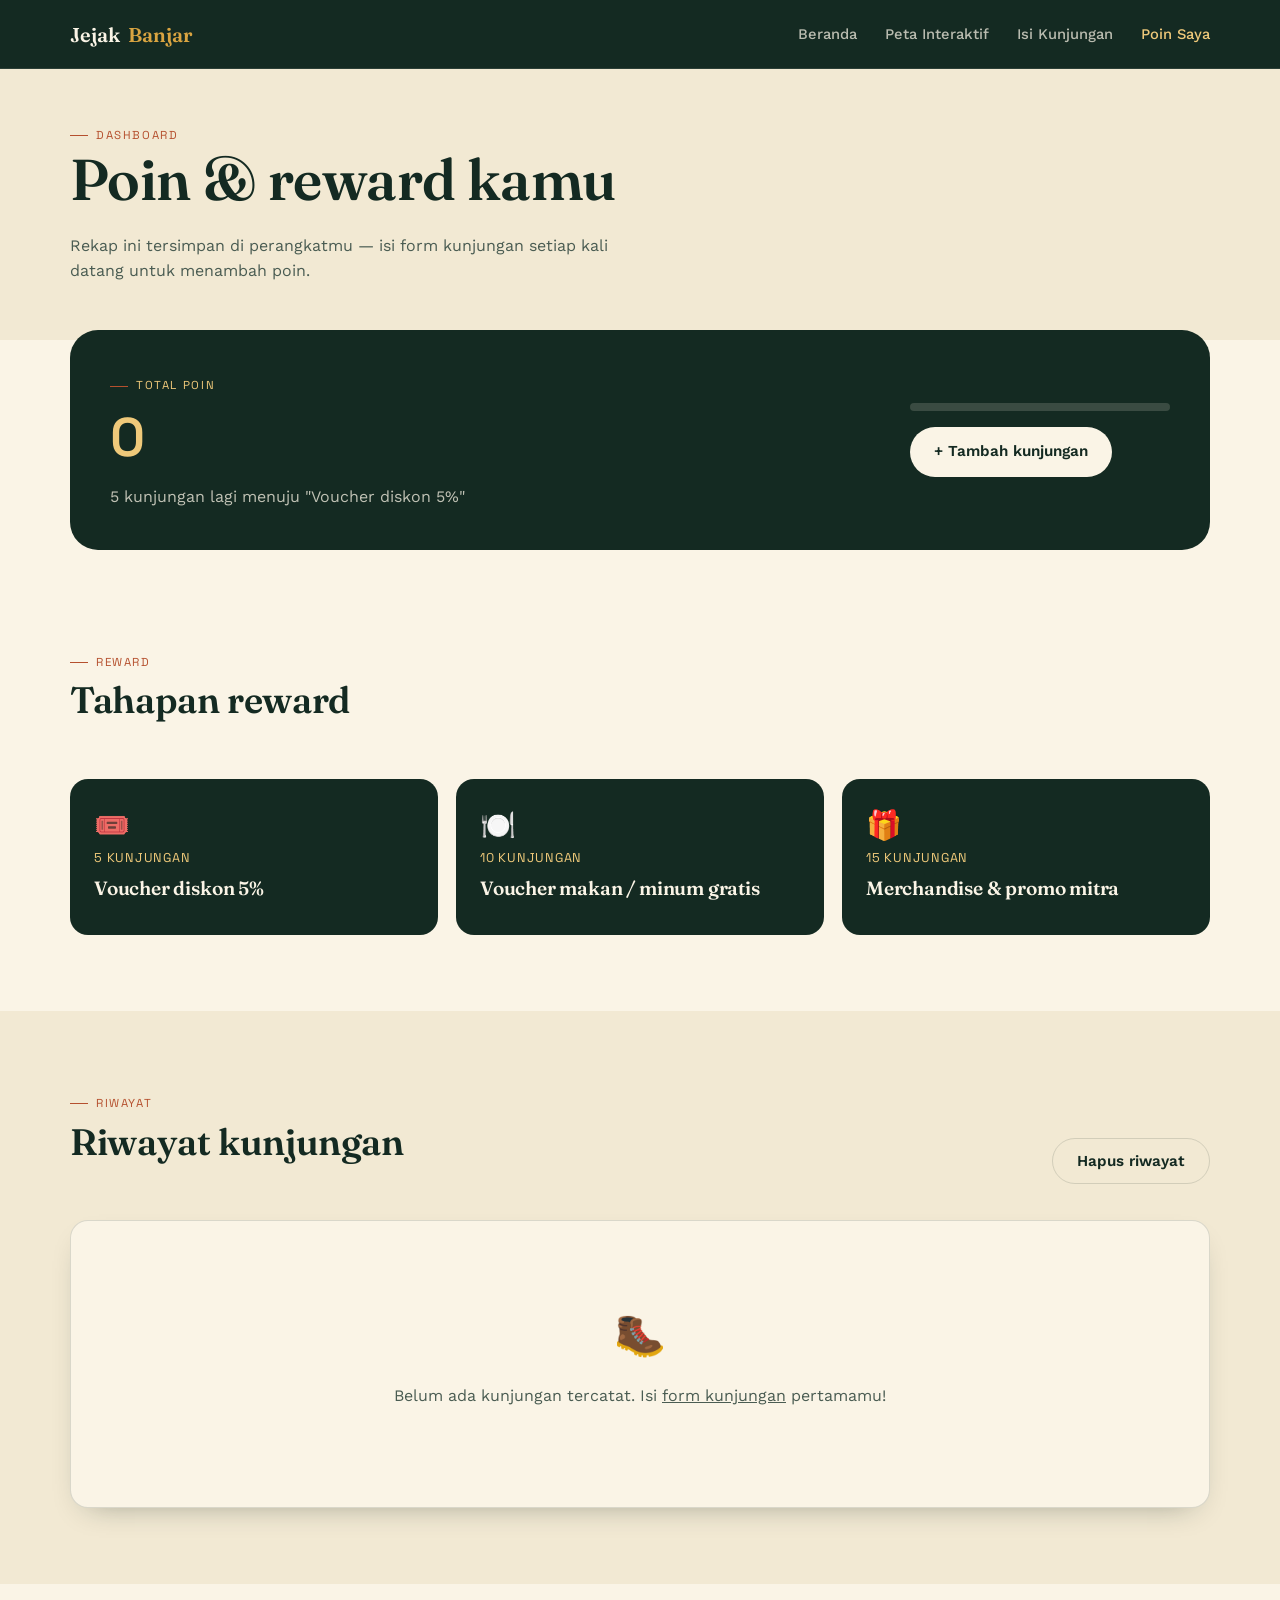
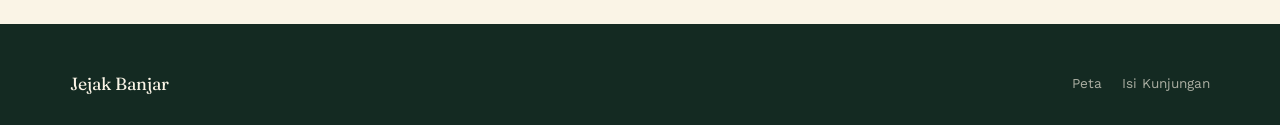
==== dashboard.html @ e45c8aa1 "first commit" ====
<!doctype html>
<html lang="id">
<head>
<meta charset="UTF-8" />
<meta name="viewport" content="width=device-width, initial-scale=1.0" />
<title>Poin Saya — Jejak Banjar</title>
<link rel="stylesheet" href="css/style.css" />
</head>
<body>

<nav class="nav">
  <div class="container">
    <a href="index.html" class="nav-brand">Jejak <span>Banjar</span></a>
    <ul class="nav-links">
      <li><a href="index.html">Beranda</a></li>
      <li><a href="peta.html">Peta Interaktif</a></li>
      <li><a href="kunjungan.html">Isi Kunjungan</a></li>
      <li><a href="dashboard.html" class="active">Poin Saya</a></li>
    </ul>
  </div>
</nav>

<header style="background:var(--kertas-200); padding:50px 0 40px;">
  <div class="container">
    <span class="eyebrow">Dashboard</span>
    <h1 style="margin-top:6px;">Poin & reward kamu</h1>
    <p style="color:var(--tinta-600); max-width:56ch;">Rekap ini tersimpan di perangkatmu — isi form kunjungan setiap kali datang untuk menambah poin.</p>
  </div>
</header>

<section class="container" style="margin-top:-10px; padding-bottom:20px;">
  <div class="poin-hero">
    <div>
      <span class="eyebrow" style="color:var(--kunyit-300);">Total poin</span>
      <div class="poin-num" id="poin-total">0</div>
      <p id="poin-keterangan" style="color:rgba(250,244,230,0.75); margin:6px 0 0;"></p>
    </div>
    <div>
      <div class="poin-bar-track"><div class="poin-bar-fill" id="poin-bar" style="width:0%;"></div></div>
      <a href="kunjungan.html" class="btn btn-light" style="margin-top:16px;">+ Tambah kunjungan</a>
    </div>
  </div>
</section>

<section class="section">
  <div class="container">
    <div class="section-head">
      <div>
        <span class="eyebrow">Reward</span>
        <h2>Tahapan reward</h2>
      </div>
    </div>
    <div class="reward-strip" id="reward-strip"></div>
  </div>
</section>

<section class="section section-alt">
  <div class="container">
    <div class="section-head">
      <div>
        <span class="eyebrow">Riwayat</span>
        <h2>Riwayat kunjungan</h2>
      </div>
      <button id="btn-reset" class="btn btn-ghost">Hapus riwayat</button>
    </div>
    <div class="info-card" id="riwayat-list"></div>
  </div>
</section>

<footer>
  <div class="container">
    <div class="foot-brand">Jejak Banjar</div>
    <ul class="foot-links">
      <li><a href="peta.html">Peta</a></li>
      <li><a href="kunjungan.html">Isi Kunjungan</a></li>
    </ul>
  </div>
</footer>

<script src="js/data.js"></script>
<script src="js/storage.js"></script>
<script src="js/dashboard.js"></script>
</body>
</html>
---- css/style.css ----
/* ============================================================
   JEJAK BANJAR — design tokens
   Palet   : hutan gelap, kertas kunyit, aksen tanah liat
   Tipe    : Fraunces (display) / Work Sans (body) / Space Grotesk (data)
   Motif   : garis jejak putus-putus menghubungkan titik wisata
   ============================================================ */

@import url("https://fonts.googleapis.com/css2?family=Fraunces:opsz,wght@9..144,400;9..144,600;9..144,700&family=Work+Sans:wght@400;500;600&family=Space+Grotesk:wght@500;600&display=swap");

:root {
  --hutan-900: #142A22;
  --hutan-700: #1B3A2F;
  --hutan-500: #2F5C4A;
  --kunyit-500: #D9A441;
  --kunyit-300: #EFC97A;
  --liat-600: #B5502E;
  --liat-700: #8F3D22;
  --kertas-100: #FAF4E6;
  --kertas-200: #F2E9D3;
  --tinta-900: #14241D;
  --tinta-600: #4A5C52;
  --garis: rgba(20, 36, 29, 0.14);

  --font-display: "Fraunces", serif;
  --font-body: "Work Sans", sans-serif;
  --font-data: "Space Grotesk", sans-serif;

  --radius-s: 10px;
  --radius-m: 18px;
  --radius-l: 28px;
  --shadow-card: 0 12px 30px -18px rgba(20, 36, 29, 0.45);
}

* { box-sizing: border-box; }
html { scroll-behavior: smooth; }

body {
  margin: 0;
  font-family: var(--font-body);
  background: var(--kertas-100);
  color: var(--tinta-900);
  line-height: 1.55;
}

img { max-width: 100%; display: block; }
a { color: inherit; }

h1, h2, h3 {
  font-family: var(--font-display);
  margin: 0 0 0.4em;
  letter-spacing: -0.01em;
  color: var(--hutan-900);
}
h1 { font-size: clamp(2.2rem, 4vw + 1rem, 3.6rem); font-weight: 600; line-height: 1.05; }
h2 { font-size: clamp(1.6rem, 2.4vw + 1rem, 2.3rem); font-weight: 600; }
h3 { font-size: 1.2rem; font-weight: 600; }

.eyebrow {
  font-family: var(--font-data);
  font-size: 0.72rem;
  letter-spacing: 0.14em;
  text-transform: uppercase;
  color: var(--liat-600);
  display: inline-flex;
  align-items: center;
  gap: 8px;
}
.eyebrow::before {
  content: "";
  width: 18px;
  height: 1px;
  background: var(--liat-600);
}

.container {
  width: min(1140px, 92%);
  margin-inline: auto;
}

/* ---------- NAVBAR ---------- */
.nav {
  position: sticky;
  top: 0;
  z-index: 40;
  background: var(--hutan-900);
  border-bottom: 1px solid rgba(250, 244, 230, 0.1);
}
.nav .container {
  display: flex;
  align-items: center;
  justify-content: space-between;
  height: 68px;
}
.nav-brand {
  font-family: var(--font-display);
  color: var(--kertas-100);
  font-size: 1.25rem;
  font-weight: 600;
  text-decoration: none;
  display: flex;
  align-items: center;
  gap: 8px;
}
.nav-brand span { color: var(--kunyit-500); }
.nav-links {
  display: flex;
  gap: 28px;
  list-style: none;
  margin: 0;
  padding: 0;
}
.nav-links a {
  color: rgba(250, 244, 230, 0.72);
  text-decoration: none;
  font-size: 0.92rem;
  font-weight: 500;
  transition: color 0.2s ease;
}
.nav-links a:hover, .nav-links a.active { color: var(--kunyit-300); }
.nav-toggle { display: none; }

/* ---------- BUTTONS ---------- */
.btn {
  display: inline-flex;
  align-items: center;
  gap: 8px;
  font-family: var(--font-body);
  font-weight: 600;
  font-size: 0.95rem;
  padding: 13px 24px;
  border-radius: 999px;
  border: none;
  cursor: pointer;
  text-decoration: none;
  transition: transform 0.18s ease, box-shadow 0.18s ease, background 0.18s ease;
}
.btn-primary { background: var(--liat-600); color: var(--kertas-100); }
.btn-primary:hover { background: var(--liat-700); transform: translateY(-2px); box-shadow: 0 10px 22px -10px rgba(143, 61, 34, 0.6); }
.btn-ghost { background: transparent; color: var(--hutan-900); border: 1.5px solid var(--garis); }
.btn-ghost:hover { border-color: var(--hutan-900); }
.btn-light { background: var(--kertas-100); color: var(--hutan-900); }
.btn-light:hover { transform: translateY(-2px); }
.btn-block { width: 100%; justify-content: center; }
.btn:focus-visible, a:focus-visible, input:focus-visible, textarea:focus-visible, button:focus-visible {
  outline: 2.5px solid var(--kunyit-500);
  outline-offset: 2px;
}

/* ---------- HERO ---------- */
.hero {
  position: relative;
  background: radial-gradient(120% 140% at 15% 0%, var(--hutan-500) 0%, var(--hutan-900) 62%);
  color: var(--kertas-100);
  padding: 88px 0 120px;
  overflow: hidden;
}
.hero-trail {
  position: absolute;
  inset: 0;
  width: 100%;
  height: 100%;
  opacity: 0.55;
  pointer-events: none;
}
.hero-grid {
  position: relative;
  z-index: 2;
  display: grid;
  grid-template-columns: 1.1fr 0.9fr;
  gap: 48px;
  align-items: center;
}
.hero p.lede {
  font-size: 1.08rem;
  color: rgba(250, 244, 230, 0.82);
  max-width: 46ch;
  margin: 18px 0 30px;
}
.hero-actions { display: flex; gap: 14px; flex-wrap: wrap; }
.hero-stats {
  display: flex;
  gap: 28px;
  margin-top: 40px;
}
.hero-stat .num {
  font-family: var(--font-data);
  font-size: 1.7rem;
  font-weight: 600;
  color: var(--kunyit-300);
}
.hero-stat .lbl {
  font-size: 0.78rem;
  color: rgba(250, 244, 230, 0.6);
}

.hero-card {
  background: var(--kertas-100);
  color: var(--tinta-900);
  border-radius: var(--radius-l);
  padding: 26px;
  box-shadow: var(--shadow-card);
  position: relative;
  z-index: 2;
}
.hero-card .pair {
  display: flex;
  align-items: center;
  gap: 14px;
  padding: 12px 0;
  border-bottom: 1px dashed var(--garis);
}
.hero-card .pair:last-child { border-bottom: none; }
.hero-card .pair .ic { font-size: 1.6rem; }
.hero-card .pair .name { font-weight: 600; font-size: 0.95rem; }
.hero-card .pair .meta { font-size: 0.78rem; color: var(--tinta-600); }
.hero-card .arrow { margin-left: auto; color: var(--liat-600); font-family: var(--font-data); font-size: 0.8rem; }

/* ---------- SECTIONS ---------- */
.section { padding: 76px 0; }
.section-head {
  display: flex;
  justify-content: space-between;
  align-items: flex-end;
  gap: 24px;
  margin-bottom: 36px;
  flex-wrap: wrap;
}
.section-head p { color: var(--tinta-600); max-width: 52ch; margin: 10px 0 0; }
.section-alt { background: var(--kertas-200); }

/* card grid */
.grid { display: grid; gap: 22px; }
.grid-3 { grid-template-columns: repeat(3, 1fr); }
.grid-2 { grid-template-columns: repeat(2, 1fr); }

.card {
  background: var(--kertas-100);
  border: 1px solid var(--garis);
  border-radius: var(--radius-m);
  padding: 22px;
  box-shadow: var(--shadow-card);
  transition: transform 0.2s ease, box-shadow 0.2s ease;
}
.card:hover { transform: translateY(-4px); }
.card .ic { font-size: 2.1rem; margin-bottom: 10px; display: block; }
.card .tags { display: flex; gap: 6px; flex-wrap: wrap; margin: 12px 0 6px; }
.tag {
  font-family: var(--font-data);
  font-size: 0.68rem;
  letter-spacing: 0.03em;
  padding: 4px 10px;
  border-radius: 999px;
  background: var(--kertas-200);
  color: var(--hutan-700);
}
.card.kuliner .ic { color: var(--liat-600); }
.card-link {
  display: inline-flex;
  align-items: center;
  gap: 6px;
  margin-top: 14px;
  font-weight: 600;
  font-size: 0.86rem;
  color: var(--liat-600);
  text-decoration: none;
}
.card-link:hover { text-decoration: underline; }

/* waypoint / numbered flow — justified: this is a literal sequence of steps */
.flow { display: grid; grid-template-columns: repeat(4, 1fr); gap: 20px; position: relative; }
.flow::before {
  content: "";
  position: absolute;
  top: 26px;
  left: 6%;
  right: 6%;
  height: 0;
  border-top: 2px dashed var(--garis);
  z-index: 0;
}
.waypoint { position: relative; z-index: 1; text-align: left; }
.waypoint .pin {
  width: 52px;
  height: 52px;
  border-radius: 50%;
  background: var(--hutan-900);
  color: var(--kunyit-300);
  font-family: var(--font-data);
  font-weight: 600;
  display: flex;
  align-items: center;
  justify-content: center;
  margin-bottom: 16px;
  border: 4px solid var(--kertas-100);
  box-shadow: var(--shadow-card);
}
.waypoint h3 { margin-bottom: 6px; font-size: 1.05rem; }
.waypoint p { color: var(--tinta-600); font-size: 0.9rem; margin: 0; }

/* reward strip */
.reward-strip {
  display: grid;
  grid-template-columns: repeat(3, 1fr);
  gap: 18px;
}
.reward {
  background: var(--hutan-900);
  color: var(--kertas-100);
  border-radius: var(--radius-m);
  padding: 24px;
  position: relative;
  overflow: hidden;
}
.reward .poin-butuh {
  font-family: var(--font-data);
  color: var(--kunyit-300);
  font-size: 0.8rem;
  letter-spacing: 0.06em;
}
.reward h3 { color: var(--kertas-100); margin-top: 6px; }
.reward .ic { font-size: 1.8rem; }

/* ---------- FOOTER ---------- */
footer {
  background: var(--hutan-900);
  color: rgba(250, 244, 230, 0.65);
  padding: 46px 0 28px;
  margin-top: 40px;
}
footer .container {
  display: flex;
  justify-content: space-between;
  flex-wrap: wrap;
  gap: 20px;
  align-items: center;
}
footer .foot-brand { color: var(--kertas-100); font-family: var(--font-display); font-size: 1.1rem; }
footer .foot-links { display: flex; gap: 20px; list-style: none; padding: 0; margin: 0; font-size: 0.85rem; }
footer .foot-links a { text-decoration: none; color: inherit; }
footer .foot-links a:hover { color: var(--kunyit-300); }
footer small { display: block; margin-top: 26px; opacity: 0.5; font-size: 0.78rem; }

/* ---------- MAP PAGE ---------- */
.map-shell {
  display: grid;
  grid-template-columns: 340px 1fr;
  gap: 0;
  border-radius: var(--radius-l);
  overflow: hidden;
  box-shadow: var(--shadow-card);
  border: 1px solid var(--garis);
  min-height: 620px;
}
.map-panel {
  background: var(--kertas-100);
  padding: 22px;
  overflow-y: auto;
  max-height: 620px;
}
.map-filter { display: flex; gap: 8px; flex-wrap: wrap; margin-bottom: 16px; }
.chip {
  font-family: var(--font-data);
  font-size: 0.74rem;
  padding: 7px 13px;
  border-radius: 999px;
  border: 1.5px solid var(--garis);
  background: transparent;
  cursor: pointer;
  color: var(--tinta-600);
  transition: all 0.15s ease;
}
.chip.active, .chip:hover { border-color: var(--hutan-900); color: var(--hutan-900); background: var(--kertas-200); }
.map-list-item {
  display: flex;
  gap: 12px;
  padding: 12px 8px;
  border-radius: var(--radius-s);
  cursor: pointer;
  border: 1px solid transparent;
}
.map-list-item:hover, .map-list-item.selected { background: var(--kertas-200); border-color: var(--garis); }
.map-list-item .ic { font-size: 1.5rem; }
.map-list-item h4 { margin: 0 0 3px; font-size: 0.92rem; font-family: var(--font-body); font-weight: 600; }
.map-list-item .meta { font-size: 0.76rem; color: var(--tinta-600); }
#leaflet-map { height: 620px; width: 100%; }

.leaflet-popup-content-wrapper { border-radius: var(--radius-s); font-family: var(--font-body); }
.popup-title { font-weight: 600; margin-bottom: 2px; }
.popup-link { font-size: 0.82rem; color: var(--liat-600); }

/* ---------- DETAIL PAGE ---------- */
.detail-hero {
  background: var(--hutan-900);
  color: var(--kertas-100);
  padding: 60px 0 60px;
}
.detail-hero .ic { font-size: 3.2rem; }
.detail-grid { grid-template-columns: 1.4fr 1fr; display: grid; gap: 30px; margin-top: -70px; position: relative; z-index: 3; }
.info-card {
  background: var(--kertas-100);
  border-radius: var(--radius-m);
  padding: 22px;
  box-shadow: var(--shadow-card);
  border: 1px solid var(--garis);
}
.info-row { display: flex; justify-content: space-between; padding: 11px 0; border-bottom: 1px dashed var(--garis); font-size: 0.9rem; }
.info-row:last-child { border-bottom: none; }
.info-row .k { color: var(--tinta-600); }
.info-row .v { font-weight: 600; text-align: right; }

/* ---------- FORM PAGE ---------- */
.form-shell {
  max-width: 620px;
  margin: 0 auto;
  background: var(--kertas-100);
  border: 1px solid var(--garis);
  border-radius: var(--radius-l);
  padding: 34px;
  box-shadow: var(--shadow-card);
}
.field { margin-bottom: 20px; }
.field label {
  display: block;
  font-family: var(--font-data);
  font-size: 0.78rem;
  letter-spacing: 0.03em;
  text-transform: uppercase;
  color: var(--tinta-600);
  margin-bottom: 8px;
}
.field input[type="text"],
.field input[type="tel"],
.field input[type="email"],
.field input[type="date"],
.field select,
.field textarea {
  width: 100%;
  padding: 13px 14px;
  border-radius: var(--radius-s);
  border: 1.5px solid var(--garis);
  background: var(--kertas-100);
  font-family: var(--font-body);
  font-size: 0.95rem;
  color: var(--tinta-900);
}
.field textarea { resize: vertical; min-height: 80px; }
.field input:focus, .field select:focus, .field textarea:focus { border-color: var(--liat-600); outline: none; }

.upload-box {
  border: 1.5px dashed var(--garis);
  border-radius: var(--radius-s);
  padding: 26px;
  text-align: center;
  cursor: pointer;
  color: var(--tinta-600);
  font-size: 0.88rem;
}
.upload-box:hover { border-color: var(--liat-600); color: var(--liat-600); }
.upload-preview { margin-top: 14px; border-radius: var(--radius-s); overflow: hidden; max-height: 220px; }
.upload-preview img { width: 100%; object-fit: cover; }

.form-note { font-size: 0.82rem; color: var(--tinta-600); margin-top: 4px; }

.success-box {
  text-align: center;
  padding: 40px 20px;
}
.success-box .ic { font-size: 3.4rem; margin-bottom: 12px; }

/* ---------- DASHBOARD PAGE ---------- */
.poin-hero {
  background: var(--hutan-900);
  color: var(--kertas-100);
  border-radius: var(--radius-l);
  padding: 40px;
  display: flex;
  justify-content: space-between;
  align-items: center;
  flex-wrap: wrap;
  gap: 26px;
}
.poin-num { font-family: var(--font-data); font-size: 3.4rem; color: var(--kunyit-300); font-weight: 600; }
.poin-bar-track {
  width: 260px;
  height: 8px;
  background: rgba(250, 244, 230, 0.16);
  border-radius: 999px;
  overflow: hidden;
}
.poin-bar-fill { height: 100%; background: var(--kunyit-500); border-radius: 999px; transition: width 0.4s ease; }

.riwayat-item {
  display: flex;
  justify-content: space-between;
  align-items: center;
  padding: 16px 4px;
  border-bottom: 1px dashed var(--garis);
  font-size: 0.92rem;
}
.riwayat-item:last-child { border-bottom: none; }
.riwayat-item .meta { color: var(--tinta-600); font-size: 0.8rem; }
.riwayat-badge {
  font-family: var(--font-data);
  font-size: 0.72rem;
  background: var(--kertas-200);
  color: var(--hutan-700);
  padding: 4px 10px;
  border-radius: 999px;
}
.empty-state {
  text-align: center;
  padding: 60px 20px;
  color: var(--tinta-600);
}
.empty-state .ic { font-size: 2.6rem; margin-bottom: 10px; }

/* ---------- RESPONSIVE ---------- */
@media (max-width: 880px) {
  .hero-grid { grid-template-columns: 1fr; }
  .grid-3 { grid-template-columns: 1fr 1fr; }
  .flow { grid-template-columns: 1fr 1fr; row-gap: 32px; }
  .flow::before { display: none; }
  .map-shell { grid-template-columns: 1fr; }
  #leaflet-map { height: 380px; }
  .map-panel { max-height: 340px; }
  .detail-grid { grid-template-columns: 1fr; margin-top: 20px; }
  .reward-strip { grid-template-columns: 1fr; }
  .poin-bar-track { width: 100%; }
}
@media (max-width: 600px) {
  .nav-links { display: none; }
  .grid-3, .grid-2 { grid-template-columns: 1fr; }
  .hero { padding: 56px 0 90px; }
  .section { padding: 54px 0; }
}

@media (prefers-reduced-motion: reduce) {
  * { animation: none !important; transition: none !important; }
}
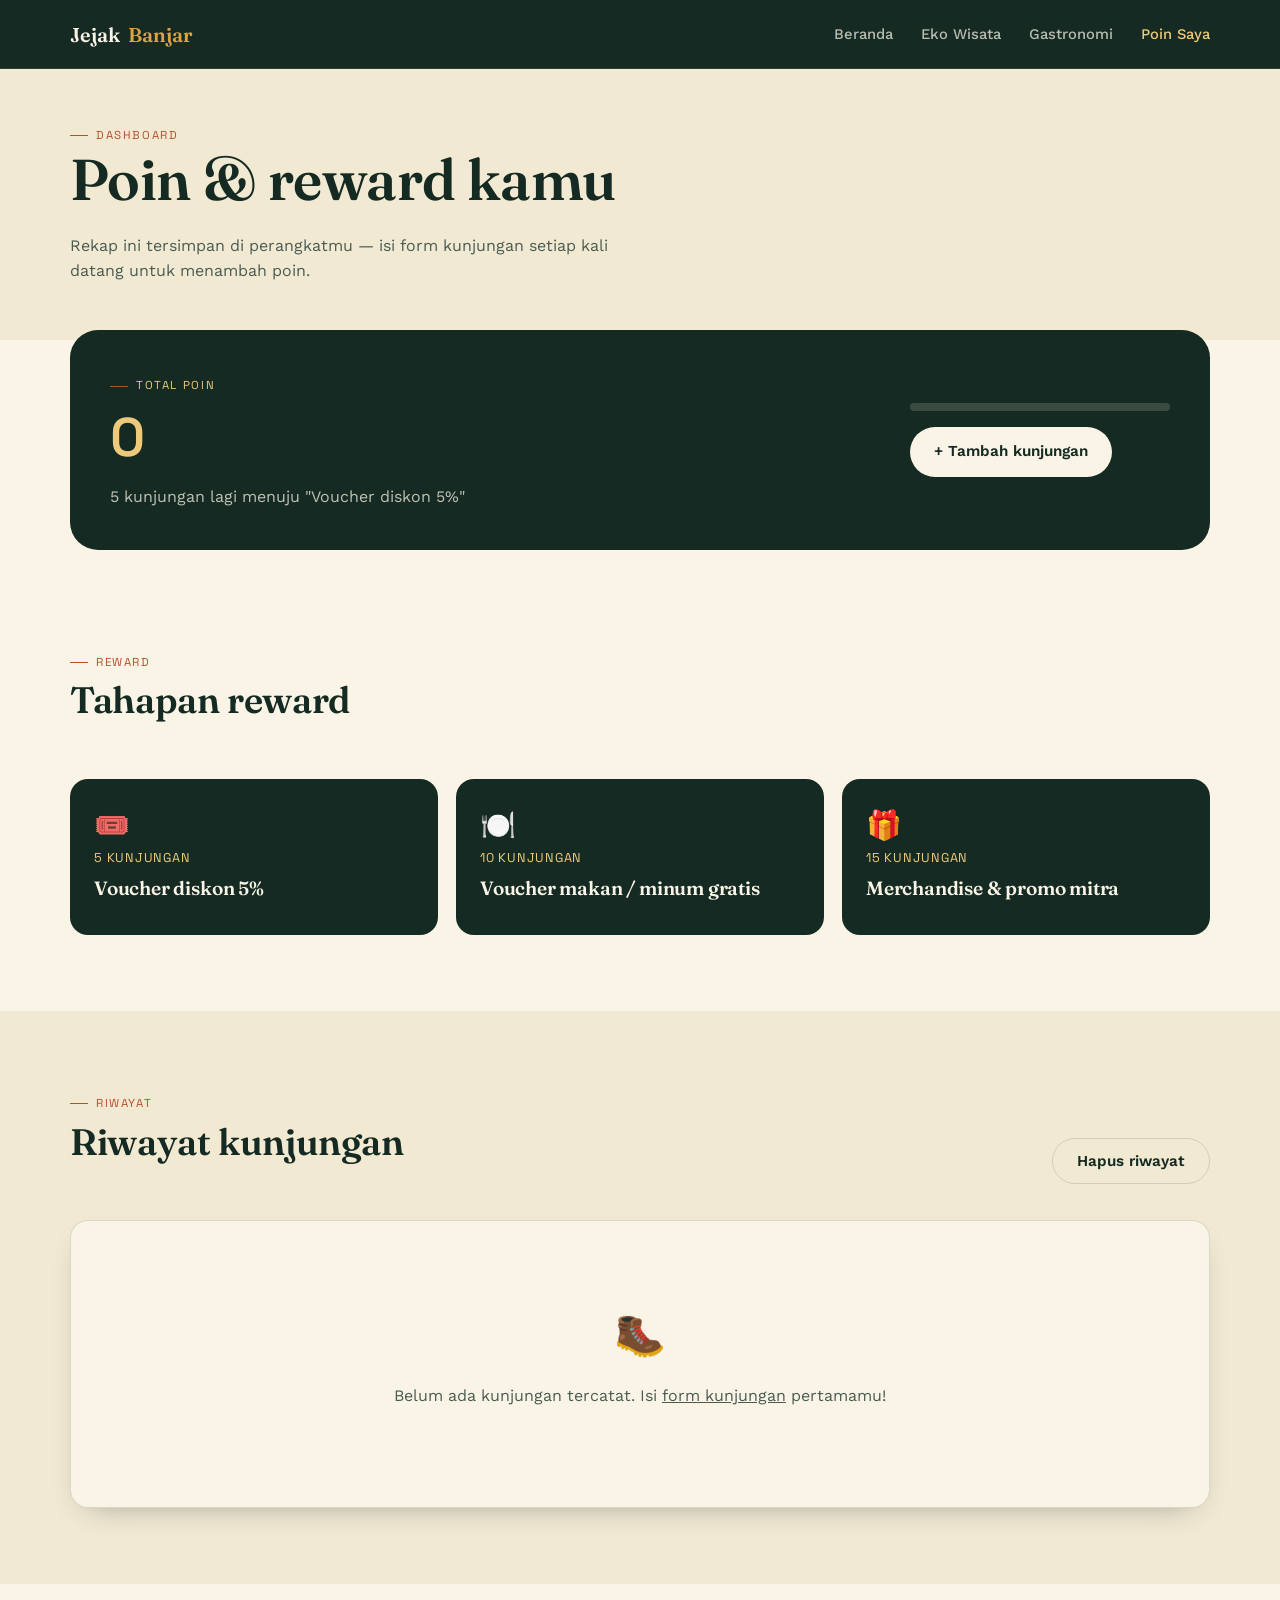
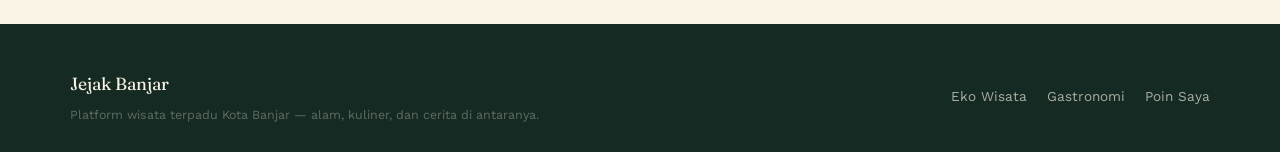
==== commit 682ef8c3: "jejakBanjarv2" ====
--- a/dashboard.html
+++ b/dashboard.html
@@ -13,8 +13,8 @@
     <a href="index.html" class="nav-brand">Jejak <span>Banjar</span></a>
     <ul class="nav-links">
       <li><a href="index.html">Beranda</a></li>
-      <li><a href="peta.html">Peta Interaktif</a></li>
-      <li><a href="kunjungan.html">Isi Kunjungan</a></li>
+      <li><a href="peta.html">Eko Wisata</a></li>
+      <li><a href="kunjungan.html">Gastronomi</a></li>
       <li><a href="dashboard.html" class="active">Poin Saya</a></li>
     </ul>
   </div>
@@ -69,10 +69,14 @@
 
 <footer>
   <div class="container">
-    <div class="foot-brand">Jejak Banjar</div>
+    <div>
+      <div class="foot-brand">Jejak Banjar</div>
+      <small style="margin-top:8px;">Platform wisata terpadu Kota Banjar — alam, kuliner, dan cerita di antaranya.</small>
+    </div>
     <ul class="foot-links">
-      <li><a href="peta.html">Peta</a></li>
-      <li><a href="kunjungan.html">Isi Kunjungan</a></li>
+      <li><a href="peta.html">Eko Wisata</a></li>
+      <li><a href="kunjungan.html">Gastronomi</a></li>
+      <li><a href="dashboard.html">Poin Saya</a></li>
     </ul>
   </div>
 </footer>
